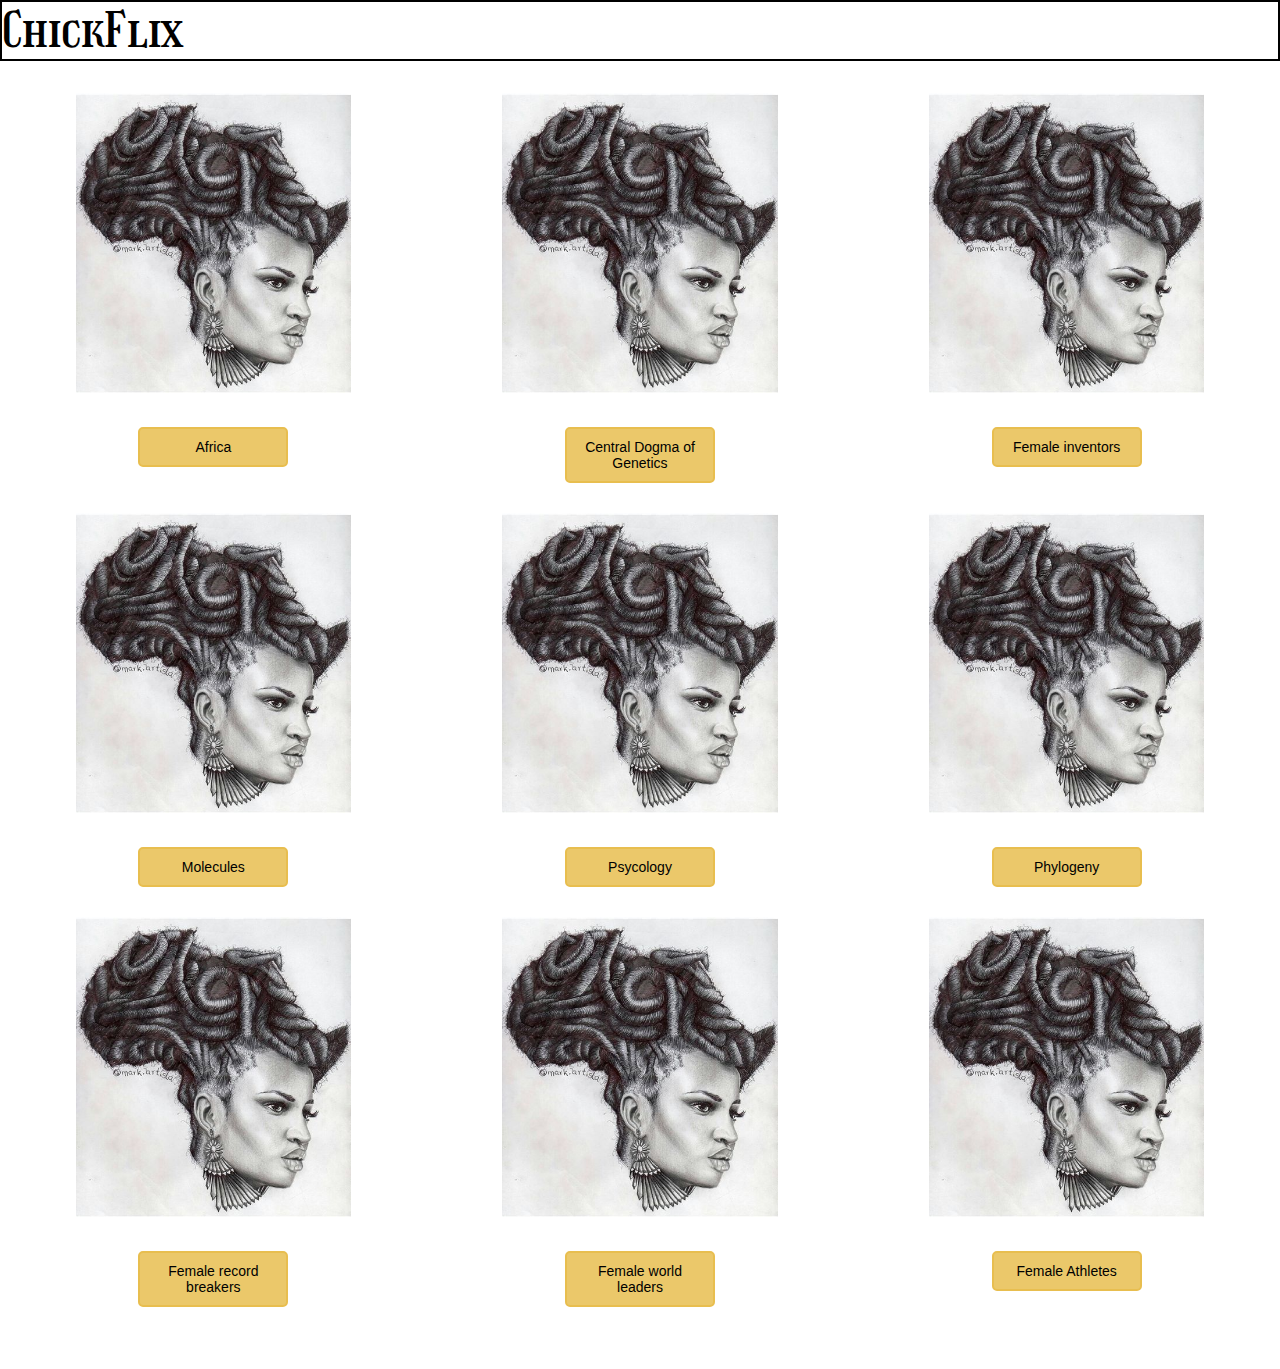
==== src/Flashcard/index.html @ 4c8a7e14 "created the home and quiz page" ====
<!DOCTYPE html>
<html lang="en">

<head>
    <meta charset="UTF-8">
    <meta name="viewport" content="width=device-width, initial-scale=1.0">
    <meta http-equiv="X-UA-Compatible" content="ie=edge">
    <link rel="stylesheet" type="text/css" href="style.css">
    <link href="https://fonts.googleapis.com/css?family=Girassol&display=swap" rel="stylesheet">
    <title>ChicFlix</title>
</head>

<body>
    <div class="home">
        <a href="../Home/index.html">ChickFlix</a>
    </div>
   

    <div class="flashCard__buttons">
        <!-- buttons to open the slide, we eventually want make images with these buttons underneth them -->
        <div class="flashCard__buttonsImg">
            <img src="./images/mama-africa.jpg" height="300" width="275.58">
            <button class="open-modal" onclick="openQuizSlide();toSlide(1)">Africa</button>
        </div>
        <div class="flashCard__buttonsImg">
            <img src="./images/mama-africa.jpg" height="300">
            <button class="open-modal" onclick="openQuizSlide();toSlide(2)">Central Dogma of Genetics</button>
        </div>
        <div class="flashCard__buttonsImg">
            <img src="./images/mama-africa.jpg" height="300">
            <button class="open-modal" onclick="openQuizSlide();toSlide(3)"> Female inventors</button>
        </div>
        <div class="flashCard__buttonsImg">
            <img src="./images/mama-africa.jpg" height="300">
            <button class="open-modal" onclick="openQuizSlide();toSlide(4)">Molecules</button> 
        </div>
        <div class="flashCard__buttonsImg">
            <img src="./images/mama-africa.jpg" height="300">
            <button class="open-modal" onclick="openQuizSlide();toSlide(5)">Psycology</button>
        </div>
        <div class="flashCard__buttonsImg">
            <img src="./images/mama-africa.jpg" height="300">
            <button class="open-modal" onclick="openQuizSlide();toSlide(6)">Phylogeny</button> 
        </div>
        <div class="flashCard__buttonsImg">
            <img src="./images/mama-africa.jpg" height="300">
            <button class="open-modal" onclick="openQuizSlide();toSlide(7)">Female record breakers</button> 
        </div>
        <div class="flashCard__buttonsImg">
            <img src="./images/mama-africa.jpg" height="300">
            <button class="open-modal" onclick="openQuizSlide();toSlide(8)">Female world leaders</button> 
        </div>
        <div class="flashCard__buttonsImg">
            <img src="./images/mama-africa.jpg" height="300">
            <button class="open-modal" onclick="openQuizSlide();toSlide(9)">Female Athletes</button> 
        </div>
    </div>

    <!-- div containing the slide -->
    <div id="Quiz-Modal-Slide" class="Quiz-Modal">

        <!-- the close (x) button -->
        <span class="close-modal" onclick="closeQuizSlide()">&times;</span>

        <!-- class="Quiz-content": group of flash cards -->
        <div class="Quiz-content">

            <!--class="Quiz box1": individual flash card deck  -->
            <div class="Quiz box1">

                <!-- class="startQuizContainer": click to start button -->
                <div class="startQuizContainer">
                    <h2 class="startQuiz">Click to begin</h2>
                </div>

                <!--class="flash-card front-card box1a": working to reduce the number of classes b/c they can become confusing  -->
                <div class="flash-card front-card box1a"></div>
                <div class="flash-card back-card box1b"></div>
            </div>
            <div class="Quiz box2">
                <div class="startQuizContainer">
                    <h2 class="startQuiz2">Click to begin</h2>
                </div>
                <div class="flash-card front-card box2a"></div>
                <div class="flash-card back-card box2b"></div>
            </div>
            <div class="Quiz box3">
                <div class="startQuizContainer">
                    <h2 class="startQuiz3">Click to begin</h2>
                </div>
                <div class="flash-card front-card box3a"></div>
                <div class="flash-card back-card box3b"></div>
            </div>
            <div class="Quiz box4">
                <div class="startQuizContainer">
                    <h2 class="startQuiz4">Click to begin</h2>
                </div>
                <div class="flash-card front-card box4a"></div>
                <div class="flash-card back-card box4b"></div>
            </div>
            <div class="Quiz box5">
                <div class="startQuizContainer">
                    <h2 class="startQuiz5">Click to begin</h2>
                </div>
                <div class="flash-card front-card box5a"></div>
                <div class="flash-card back-card box5b"></div>
            </div>
            <div class="Quiz box6">
                <div class="startQuizContainer">
                    <h2 class="startQuiz6">Click to begin</h2>
                </div>
                <div class="flash-card front-card box6a"></div>
                <div class="flash-card back-card box6b"></div>
            </div>
            <div class="Quiz box7">
                <div class="startQuizContainer">
                    <h2 class="startQuiz7">Click to begin</h2>
                </div>
                <div class="flash-card front-card box7a"></div>
                <div class="flash-card back-card box7b"></div>
            </div>
            <div class="Quiz box8">
                <div class="startQuizContainer">
                    <h2 class="startQuiz8">Click to begin</h2>
                </div>
                <div class="flash-card front-card box8a"></div>
                <div class="flash-card back-card box8b"></div>
            </div>
            <div class="Quiz box9">
                <div class="startQuizContainer">
                    <h2 class="startQuiz9">Click to begin</h2>
                </div>
                <div class="flash-card front-card box9a"></div>
                <div class="flash-card back-card box9b"></div>
            </div>
            <div>
                <button class="previous inactive">previous</button>
            <button class="next inactive">next</button>
            </div>
        </div>
    </div>
    <script src="script.js"></script>
</body>

</html>
---- src/Flashcard/style.css ----
/* basic css that we want to affect the whole page and remove white space */
*{
    margin: 0;
    padding: 0;
    box-sizing: border-box;
    text-align: center;
}

body{
    margin: 2rem auto;
    margin-top: 0;
    width: 100%;
    width: 100vw;
}

.home{
    margin-bottom: 2rem;
    border: 2px solid black;
    text-align: left;
}

a{
    text-decoration: none;
    color: black;
    font-size: 3rem;
    font-family: 'Girassol', cursive;
    
}

/* rendering the buttons flex */
.flashCard__buttons{
    display: grid;
    grid-template-columns: repeat(3, 1fr);
    grid-template-rows: auto;
    column-gap: 0rem;
}

/* styling for the buttons */
.open-modal{
    margin: 30px auto;
    display: block;
}

/* styling for the modal */
.Quiz-Modal{
    display: none;
    position: fixed;
    z-index: 1;
    padding: 10px 62px 0px 62px;
    left: 0;
    top: 0;
    width: 100%;
    height: 100%;
    overflow: auto;
    background-color: black;
}


/* 
this is the tag we would mess with for responsivity 
contains styling for the group of flash cards
*/
.Quiz-content{
    border: 2px solid white;
    margin: 30px auto;
    margin-top: 11rem;
    /* padding: 10rem; */
    height: 65%;
    width: 75%;    
}

/* styling for the actual flash card  */
.Quiz{
    display: none;
    border: 2px solid white;
    margin: 20px auto;
    margin-top: 2rem;
    height: 85%;
    width: 80%;
    color: white;
    position: relative;
}

/* this is styling for the span that closes the whole modal  */
.close-modal {
    color: white;
    position: absolute;
    /* we need it to be very close to the top and the right */
    top: 10px;
    right: 25px;
    font-size: 35px;
    font-weight: bold;
}
  
.close-modal:hover,
.close-modal:focus {
    color: #999;
    cursor: pointer;
}

/* styling for the click to start on the flashcard */
.startQuizContainer{
    font-size: 67px;
}
.startQuizContainer:hover{
    color: yellow;
    text-decoration: underline;
}

/* styling for the button to get them inactive*/
.inactive {
    display: none;
}

/* general button style */
button{
    padding: 10px;
    width: 150px;
    border-radius: 5px;
    border: 2px solid rgb(232, 190, 79);
    font-size: 14px;
    background-color: rgb(235, 200, 106);
}

/* trying to hover to flip the card based on the front and back of the card */

.flash-card{
    display: none;
    position: absolute;
    width: 100%;
    height: 100%;
    padding: 8.5rem;
    overflow: hidden;
    backface-visibility: hidden;
    border-radius: 16px;
    border-width: 2px;
    border-style: outset; 
    transition: transform 500ms ease-in-out;
    color: white;
    text-align: center;
}


.Quiz:hover .front-card{
    transform: rotateY(-180deg);
}

.Quiz:hover .back-card{
    transform: rotateY(0);
}

.front-card{
    border-color: rgb(187, 221, 63);
    font-size: 45px;
    overflow: hidden;
}

.back-card{
    transform: rotateY(-180deg);
}

/* media queries */

/* ipad pro */
@media only screen and (max-width: 1024px){
    body{
        padding: 2rem;
        width: 100%;
    }
}

/* large devices and ipad */
@media only screen and (max-width: 992px), (max-width: 768px){
    .flashCard__buttons{
        grid-template-columns: repeat(2, 1fr);
    }
    .flash-card{
        width: 100%;
        height: 100%;
        padding: 3rem;
        padding-top: 5rem;
        border-width: 1px;
    }
}

/* extra small devices like iphones */
@media only screen and (min-device-width : 320px) and (max-device-width : 560px){
    .flashCard__buttons{
        grid-template-columns: repeat(1, 1fr);
    }
    .Quiz-Modal{
        padding: 10px 22px 0px 22px;
    }
    .Quiz-content{
        width: 100%;
        height: 75%;
        margin-top: 7rem;
    }
    .Quiz{
        margin: 20px auto;
        margin-top: 2rem;
    }
    .flash-card{
        width: 100%;
        height: 100%;
        padding: 6rem 4rem 4rem 4rem;
        border-width: 1px;
    }
    .back-card{
        padding-top: 10rem;
    }  
    .front-card{
        font-size: 36px;
    } 
    button{
        
        width: 75px;
        padding: 6px;
        font-size: 12px;
    }
}

/* small devices */
@media only screen and (max-width: 320px){
    .front-card{
        font-size: 30px;
        padding-left: 0.5rem;
    }
    .startQuizContainer{
        font-size: 35px;
    } 
}
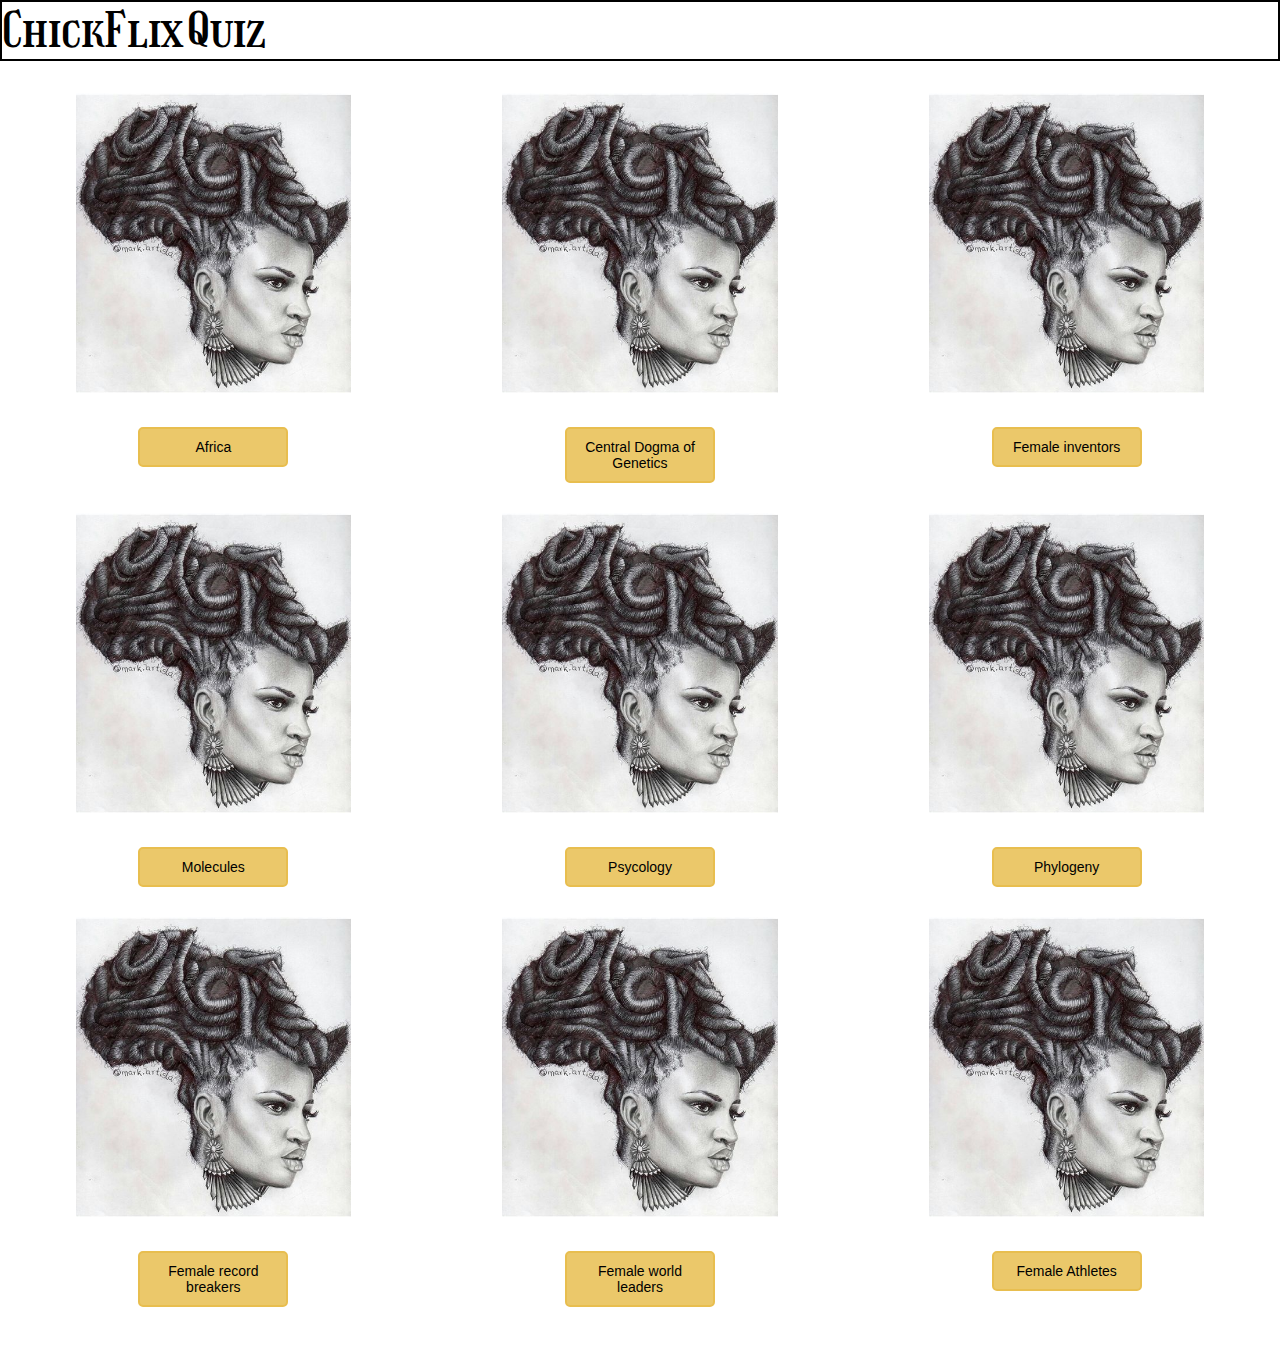
==== commit 86bedc0e: "added published links to all files" ====
--- a/src/Flashcard/index.html
+++ b/src/Flashcard/index.html
@@ -12,7 +12,8 @@
 
 <body>
     <div class="home">
-        <a href="../Home/index.html">ChickFlix</a>
+        <a href="https://chick-flix.netlify.com/">ChickFlix</a>
+        <a href="https://chick-flix-quix.netlify.com/">Quiz</a>
     </div>
    
 
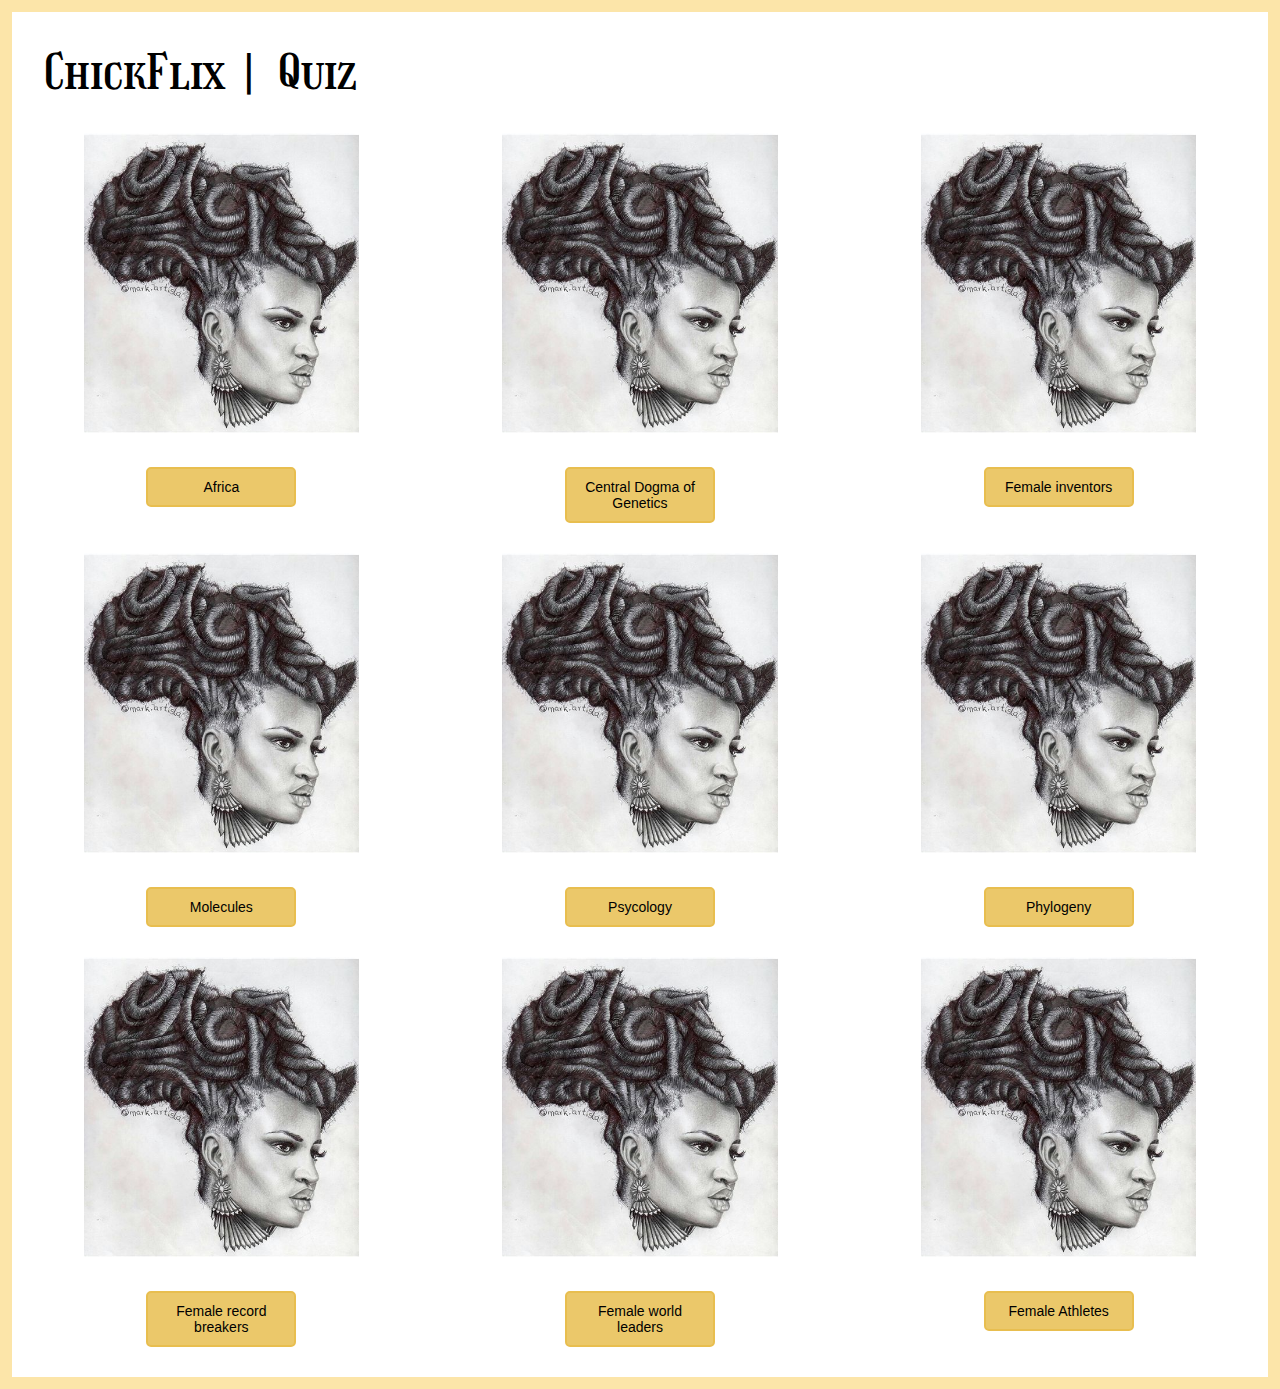
==== commit 7d62615d: "quiz is ready to be functional" ====
--- a/src/Flashcard/index.html
+++ b/src/Flashcard/index.html
@@ -13,9 +13,9 @@
 <body>
     <div class="home">
         <a href="https://chick-flix.netlify.com/">ChickFlix</a>
-        <a href="https://chick-flix-quix.netlify.com/">Quiz</a>
+        <a href="https://chick-flix-quix.netlify.com/">  | Quiz</a>
     </div>
-   
+
 
     <div class="flashCard__buttons">
         <!-- buttons to open the slide, we eventually want make images with these buttons underneth them -->
@@ -33,7 +33,7 @@
         </div>
         <div class="flashCard__buttonsImg">
             <img src="./images/mama-africa.jpg" height="300">
-            <button class="open-modal" onclick="openQuizSlide();toSlide(4)">Molecules</button> 
+            <button class="open-modal" onclick="openQuizSlide();toSlide(4)">Molecules</button>
         </div>
         <div class="flashCard__buttonsImg">
             <img src="./images/mama-africa.jpg" height="300">
@@ -41,19 +41,19 @@
         </div>
         <div class="flashCard__buttonsImg">
             <img src="./images/mama-africa.jpg" height="300">
-            <button class="open-modal" onclick="openQuizSlide();toSlide(6)">Phylogeny</button> 
+            <button class="open-modal" onclick="openQuizSlide();toSlide(6)">Phylogeny</button>
         </div>
         <div class="flashCard__buttonsImg">
             <img src="./images/mama-africa.jpg" height="300">
-            <button class="open-modal" onclick="openQuizSlide();toSlide(7)">Female record breakers</button> 
+            <button class="open-modal" onclick="openQuizSlide();toSlide(7)">Female record breakers</button>
         </div>
         <div class="flashCard__buttonsImg">
             <img src="./images/mama-africa.jpg" height="300">
-            <button class="open-modal" onclick="openQuizSlide();toSlide(8)">Female world leaders</button> 
+            <button class="open-modal" onclick="openQuizSlide();toSlide(8)">Female world leaders</button>
         </div>
         <div class="flashCard__buttonsImg">
             <img src="./images/mama-africa.jpg" height="300">
-            <button class="open-modal" onclick="openQuizSlide();toSlide(9)">Female Athletes</button> 
+            <button class="open-modal" onclick="openQuizSlide();toSlide(9)">Female Athletes</button>
         </div>
     </div>
 
@@ -136,7 +136,7 @@
             </div>
             <div>
                 <button class="previous inactive">previous</button>
-            <button class="next inactive">next</button>
+                <button class="next inactive">next</button>
             </div>
         </div>
     </div>
--- a/src/Flashcard/style.css
+++ b/src/Flashcard/style.css
@@ -4,18 +4,19 @@
     padding: 0;
     box-sizing: border-box;
     text-align: center;
+    
 }
 
 body{
-    margin: 2rem auto;
-    margin-top: 0;
+    margin: 0 auto;
     width: 100%;
     width: 100vw;
+    border: 0.8rem solid rgba(247, 195, 57, 0.434); 
 }
 
 .home{
-    margin-bottom: 2rem;
-    border: 2px solid black;
+    margin: 2rem;
+    /* border: 2px solid black; */
     text-align: left;
 }
 
